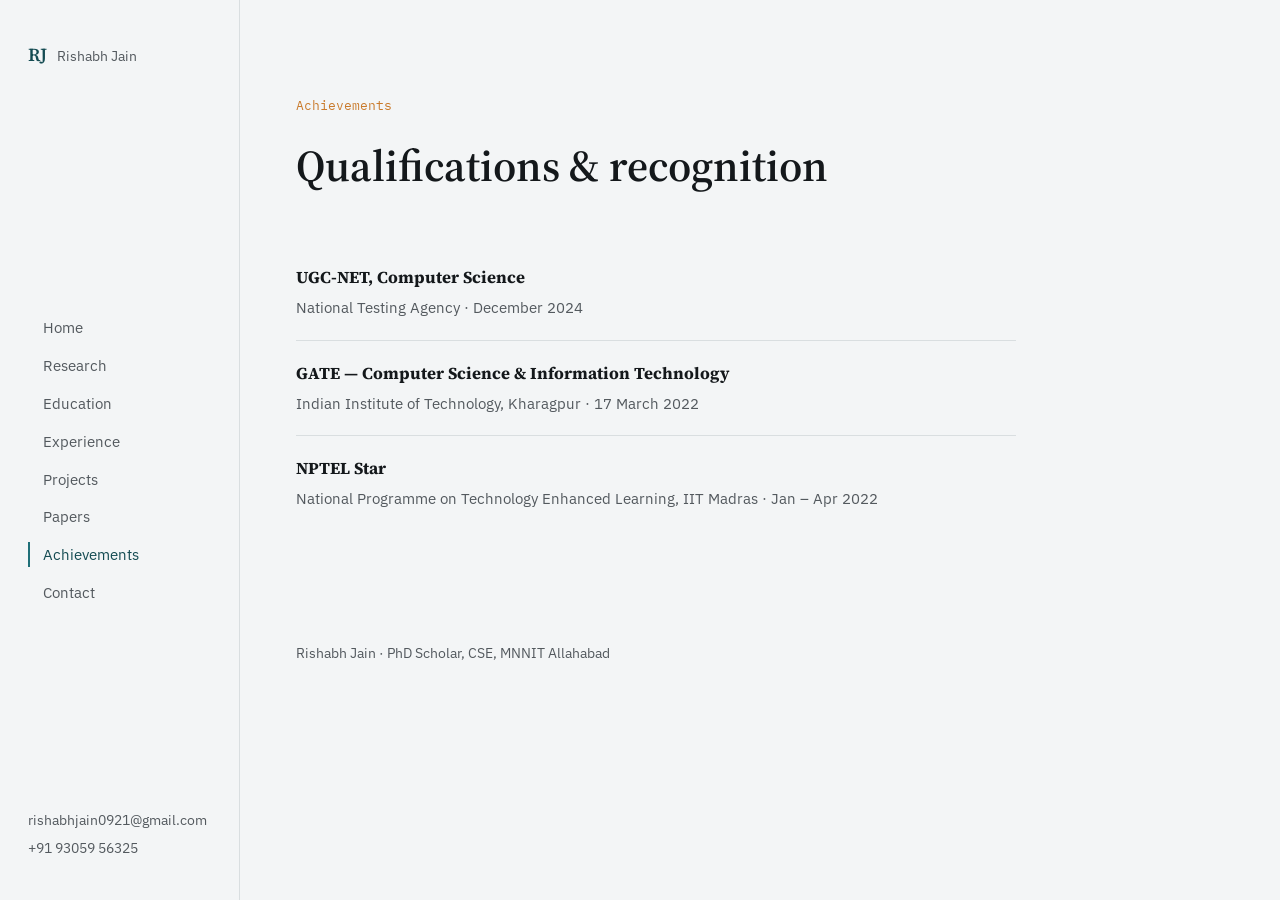
==== achievements.html @ 7b75a12e "Add files via upload" ====
<!DOCTYPE html>
<html lang="en">
<head>
<meta charset="UTF-8">
<meta name="viewport" content="width=device-width, initial-scale=1">
<title>Achievements — Rishabh Jain</title>
<link rel="icon" href="data:,">
<link rel="preconnect" href="https://fonts.googleapis.com">
<link rel="preconnect" href="https://fonts.gstatic.com" crossorigin>
<link href="https://fonts.googleapis.com/css2?family=Source+Serif+4:opsz,wght@8..60,400;8..60,500;8..60,600;8..60,700&family=IBM+Plex+Sans:wght@400;500;600&family=IBM+Plex+Mono:wght@400;500&display=swap" rel="stylesheet">
<link rel="stylesheet" href="style.css">
</head>
<body>

<a class="skip-link" href="#main">Skip to content</a>

<input type="checkbox" id="nav-toggle" class="nav-toggle-input">
<label for="nav-toggle" class="nav-toggle-label" aria-hidden="true">
  <span></span>
</label>

<nav class="sidebar" aria-label="Section navigation">
  <a class="sidebar-top" href="index.html">
    <span class="mark" aria-hidden="true">RJ</span>
    <span class="mark-full">Rishabh Jain</span>
  </a>
  <ol class="sidebar-nav">
    <li><a href="index.html">Home</a></li>
    <li><a href="research.html">Research</a></li>
    <li><a href="education.html">Education</a></li>
    <li><a href="experience.html">Experience</a></li>
    <li><a href="projects.html">Projects</a></li>
    <li><a href="papers.html">Papers</a></li>
    <li><a href="achievements.html">Achievements</a></li>
    <li><a href="index.html#contact">Contact</a></li>
  </ol>
  <div class="sidebar-bottom">
    <a href="mailto:rishabhjain0921@gmail.com">rishabhjain0921@gmail.com</a>
    <a href="tel:+919305956325">+91 93059 56325</a>
  </div>
</nav>

<main id="main">

  <div class="page-head">
    <span class="num">Achievements</span>
    <h1>Qualifications &amp; recognition</h1>
  </div>

  <section class="section">
    <ul class="achieve-list">
      <li>
        <h3>UGC-NET, Computer Science</h3>
        <p>National Testing Agency · December 2024</p>
      </li>
      <li>
        <h3>GATE — Computer Science &amp; Information Technology</h3>
        <p>Indian Institute of Technology, Kharagpur · 17 March 2022</p>
      </li>
      <li>
        <h3>NPTEL Star</h3>
        <p>National Programme on Technology Enhanced Learning, IIT Madras · Jan – Apr 2022</p>
      </li>
    </ul>
  </section>

  <footer class="site-footer">
    <p>Rishabh Jain · PhD Scholar, CSE, MNNIT Allahabad</p>
  </footer>

</main>

<script src="script.js"></script>
</body>
</html>
---- style.css ----
/* ---------- Tokens ---------- */
:root{
  --bg: #F3F5F6;
  --bg-alt: #EAEDEE;
  --ink: #14181B;
  --ink-soft: #53595E;
  --teal: #1F6F78;
  --teal-deep: #144B52;
  --amber: #C97A2B;
  --line: #D9DEE0;
  --line-strong: #C3CBCE;
  --serif: "Source Serif 4", Georgia, serif;
  --sans: "IBM Plex Sans", -apple-system, BlinkMacSystemFont, "Segoe UI", sans-serif;
  --mono: "IBM Plex Mono", "SFMono-Regular", Consolas, monospace;
  --sidebar-w: 240px;
  --content-max: 720px;
}

*{ box-sizing: border-box; }
html{ scroll-behavior: smooth; }

body{
  margin: 0;
  background: var(--bg);
  color: var(--ink);
  font-family: var(--sans);
  font-size: 16px;
  line-height: 1.6;
  -webkit-font-smoothing: antialiased;
}

h1,h2,h3{ font-family: var(--serif); color: var(--ink); margin: 0; }
p{ margin: 0 0 1em; color: var(--ink-soft); }
a{ color: var(--teal-deep); }
a:focus-visible, button:focus-visible, label:focus-visible{
  outline: 2px solid var(--teal);
  outline-offset: 3px;
}

.skip-link{
  position: absolute;
  left: -999px;
  top: 0;
  background: var(--ink);
  color: #fff;
  padding: 0.6em 1em;
  z-index: 100;
}
.skip-link:focus{ left: 1em; top: 1em; }

@media (prefers-reduced-motion: reduce){
  html{ scroll-behavior: auto; }
  *{ animation-duration: 0.001ms !important; animation-iteration-count: 1 !important; transition-duration: 0.001ms !important; }
}

/* ---------- Sidebar ---------- */
.sidebar{
  position: fixed;
  top: 0; left: 0; bottom: 0;
  width: var(--sidebar-w);
  padding: 2.5rem 1.75rem;
  display: flex;
  flex-direction: column;
  justify-content: space-between;
  border-right: 1px solid var(--line);
  background: var(--bg);
  overflow-y: auto;
}

.sidebar-top{ display: flex; align-items: baseline; gap: 0.6rem; text-decoration: none; }
.mark{
  font-family: var(--serif);
  font-weight: 600;
  font-size: 1.15rem;
  color: var(--teal-deep);
}
.mark-full{ font-size: 0.85rem; color: var(--ink-soft); }

.sidebar-nav{
  list-style: none;
  margin: 2.5rem 0 0;
  padding: 0;
  display: flex;
  flex-direction: column;
  gap: 0.85rem;
}
.sidebar-nav a{
  text-decoration: none;
  color: var(--ink-soft);
  font-size: 0.95rem;
  border-left: 2px solid transparent;
  padding-left: 0.8rem;
  transition: color 0.15s ease, border-color 0.15s ease;
  display: block;
}
.sidebar-nav a:hover,
.sidebar-nav a.active{
  color: var(--teal-deep);
  border-left-color: var(--teal);
}

.sidebar-bottom{
  display: flex;
  flex-direction: column;
  gap: 0.4rem;
  font-size: 0.85rem;
}
.sidebar-bottom a{ text-decoration: none; color: var(--ink-soft); }
.sidebar-bottom a:hover{ color: var(--teal-deep); }

.nav-toggle-input{ display: none; }
.nav-toggle-label{
  display: none;
  position: fixed;
  top: 1rem; right: 1rem;
  z-index: 50;
  width: 44px; height: 44px;
  border-radius: 50%;
  background: var(--teal-deep);
  cursor: pointer;
  align-items: center;
  justify-content: center;
}
.nav-toggle-label span,
.nav-toggle-label span::before,
.nav-toggle-label span::after{
  content: "";
  display: block;
  width: 18px; height: 2px;
  background: #fff;
  position: relative;
}
.nav-toggle-label span::before{ position: absolute; top: -6px; }
.nav-toggle-label span::after{ position: absolute; top: 6px; }

/* ---------- Main layout ---------- */
main{
  margin-left: var(--sidebar-w);
  padding: 0 3.5rem;
}

/* ---------- Home hero (photo left, text right) ---------- */
.home-hero{
  min-height: 88vh;
  display: grid;
  grid-template-columns: 0.85fr 1.15fr;
  align-items: center;
  gap: 3rem;
  padding-top: 3rem;
}

.profile-photo-wrap{ position: relative; }
.profile-photo-wrap::before{
  content: "";
  position: absolute;
  top: 14px; left: -14px;
  width: 100%; height: 100%;
  border: 1.5px solid var(--teal);
  z-index: 0;
}
.profile-photo{
  position: relative;
  width: 100%;
  aspect-ratio: 4 / 5;
  object-fit: cover;
  display: block;
  filter: grayscale(0.15);
  border: 1px solid var(--line-strong);
  z-index: 1;
}
.photo-caption{
  margin-top: 0.9rem;
  font-family: var(--mono);
  font-size: 0.78rem;
  color: var(--ink-soft);
}

.cred{
  font-size: 0.95rem;
  color: var(--teal-deep);
  margin-bottom: 1rem;
  font-weight: 500;
}

.home-hero h1{
  font-size: clamp(2.5rem, 5vw, 3.75rem);
  line-height: 1.05;
  font-weight: 600;
  letter-spacing: -0.01em;
  margin-bottom: 1.1rem;
}

.hero-lede{
  font-size: 1.1rem;
  max-width: 46ch;
  color: var(--ink-soft);
}

.hero-links{ display: flex; gap: 1rem; margin: 1.5rem 0 2rem; flex-wrap: wrap; }

.btn-primary, .btn-ghost{
  display: inline-block;
  padding: 0.75rem 1.4rem;
  font-size: 0.95rem;
  text-decoration: none;
  border-radius: 3px;
}
.btn-primary{
  background: var(--teal-deep);
  color: #fff;
}
.btn-primary:hover{ background: var(--teal); }
.btn-ghost{
  border: 1px solid var(--line-strong);
  color: var(--ink);
}
.btn-ghost:hover{ border-color: var(--teal); color: var(--teal-deep); }

.hero-meta{
  display: flex;
  gap: 2.5rem;
  margin: 0;
  padding-top: 1.5rem;
  border-top: 1px solid var(--line);
}
.hero-meta dt{
  font-size: 0.78rem;
  color: var(--ink-soft);
  margin-bottom: 0.2rem;
}
.hero-meta dd{
  margin: 0;
  font-size: 0.95rem;
}

/* ---------- Sub-page headers ---------- */
.page-head{
  max-width: var(--content-max);
  padding: 6rem 0 3rem;
}
.page-head .num{
  display: block;
  font-family: var(--mono);
  font-size: 0.8rem;
  color: var(--amber);
  margin-bottom: 0.9rem;
}
.page-head h1{
  font-size: clamp(2.1rem, 4vw, 2.75rem);
  font-weight: 600;
  margin-bottom: 1rem;
}
.page-head p{ font-size: 1.05rem; max-width: 60ch; }

.research-hero-figure{ max-width: 260px; margin: 0 0 2.5rem; }
.research-hero-figure svg{ width: 100%; height: auto; }
.scan-lines line{ opacity: 0.6; }
.cube{ stroke-dasharray: 900; stroke-dashoffset: 900; animation: draw 1.8s ease forwards 0.2s; }
@keyframes draw{ to{ stroke-dashoffset: 0; } }
.nodes circle{ opacity: 0; animation: fadeIn 0.6s ease forwards 1.9s; }
@keyframes fadeIn{ to{ opacity: 1; } }

/* ---------- Sections ---------- */
.section{
  max-width: var(--content-max);
  padding: 0 0 5rem;
}
.section h2{
  display: flex;
  align-items: baseline;
  gap: 1.25rem;
  font-size: 1.5rem;
  font-weight: 600;
  margin-bottom: 2rem;
}
.section h2 .num{
  font-family: var(--mono);
  font-size: 0.8rem;
  color: var(--amber);
  white-space: nowrap;
}

.research-grid{
  display: grid;
  grid-template-columns: 1fr 1fr;
  gap: 1.5rem;
  margin-bottom: 2rem;
}
.research-card{
  padding: 1.5rem;
  background: var(--bg-alt);
  border-left: 3px solid var(--teal);
}
.research-card h3{ font-size: 1.15rem; margin-bottom: 0.6rem; }
.research-card p{ font-size: 0.98rem; margin: 0; }
.research-note{ font-size: 0.95rem; }

.project{ padding: 1.75rem 0; border-bottom: 1px solid var(--line); }
.project:first-child{ padding-top: 0; }
.project:last-child{ border-bottom: none; }
.project-head{
  display: flex;
  justify-content: space-between;
  align-items: baseline;
  flex-wrap: wrap;
  gap: 0.5rem 1rem;
  margin-bottom: 0.6rem;
}
.project-head h3{ font-size: 1.25rem; }
.tag-row{ display: flex; gap: 0.5rem; flex-wrap: wrap; }
.tag{
  font-family: var(--mono);
  font-size: 0.72rem;
  color: var(--teal-deep);
  border: 1px solid var(--line-strong);
  padding: 0.15rem 0.55rem;
  border-radius: 2px;
}
.project p{ max-width: 62ch; margin: 0; }

.timeline{ list-style: none; margin: 0; padding: 0; }
.timeline li{
  display: grid;
  grid-template-columns: 150px 1fr;
  gap: 1.5rem;
  padding: 1.25rem 0;
  border-bottom: 1px solid var(--line);
}
.timeline li:first-child{ padding-top: 0; }
.timeline li:last-child{ border-bottom: none; }
.tl-year{
  font-family: var(--mono);
  font-size: 0.85rem;
  color: var(--ink-soft);
  padding-top: 0.15rem;
}
.tl-body h3{ font-size: 1.05rem; margin-bottom: 0.25rem; }
.tl-body p{ margin: 0; font-size: 0.92rem; }

.achieve-list{ list-style: none; margin: 0; padding: 0; }
.achieve-list li{ padding: 1.25rem 0; border-bottom: 1px solid var(--line); }
.achieve-list li:first-child{ padding-top: 0; }
.achieve-list li:last-child{ border-bottom: none; }
.achieve-list h3{ font-size: 1.05rem; margin-bottom: 0.25rem; }
.achieve-list p{ margin: 0; font-size: 0.92rem; }

/* ---------- Papers ---------- */
.paper-card{
  display: block;
  text-decoration: none;
  color: inherit;
  padding: 1.75rem;
  background: var(--bg-alt);
  border-left: 3px solid var(--amber);
  margin-bottom: 1.25rem;
  transition: background 0.15s ease;
}
.paper-card:hover{ background: #E2E7E8; }
.paper-card .paper-year{
  font-family: var(--mono);
  font-size: 0.78rem;
  color: var(--amber);
  margin-bottom: 0.6rem;
  display: block;
}
.paper-card h3{
  font-size: 1.2rem;
  color: var(--ink);
  margin-bottom: 0.5rem;
  line-height: 1.3;
}
.paper-card .paper-authors{
  font-size: 0.95rem;
  color: var(--ink-soft);
  margin-bottom: 0.4rem;
}
.paper-card .paper-venue{
  font-size: 0.9rem;
  color: var(--ink-soft);
  font-style: italic;
  margin-bottom: 0.8rem;
}
.paper-card .paper-doi{
  font-family: var(--mono);
  font-size: 0.82rem;
  color: var(--teal-deep);
  word-break: break-all;
}

/* ---------- Profile / contact links ---------- */
.profile-links{
  list-style: none;
  margin: 0;
  padding: 0;
  display: flex;
  flex-direction: column;
  max-width: 46ch;
}
.profile-links li{
  border-bottom: 1px solid var(--line);
}
.profile-links li:first-child a{ padding-top: 0; }
.profile-links a{
  display: flex;
  justify-content: space-between;
  align-items: baseline;
  gap: 1rem;
  padding: 1rem 0;
  text-decoration: none;
  color: var(--ink);
}
.profile-links a:hover{ color: var(--teal-deep); }
.profile-links a:hover .pl-value{ color: var(--teal); }
.pl-label{
  font-size: 0.82rem;
  color: var(--ink-soft);
  min-width: 6.5rem;
  flex-shrink: 0;
}
.pl-value{
  font-family: var(--mono);
  font-size: 0.92rem;
  color: var(--ink);
  text-align: right;
  word-break: break-word;
}

.contact-lede{ max-width: 52ch; }

.site-footer{
  max-width: var(--content-max);
  padding: 2rem 0 4rem;
  font-size: 0.85rem;
  color: var(--ink-soft);
}

/* ---------- Responsive ---------- */
@media (max-width: 980px){
  .research-grid{ grid-template-columns: 1fr; }
}

@media (max-width: 800px){
  .sidebar{
    transform: translateX(-100%);
    transition: transform 0.25s ease;
    z-index: 40;
    width: min(80vw, 300px);
  }
  .nav-toggle-input:checked ~ .sidebar{ transform: translateX(0); }
  .nav-toggle-label{ display: flex; }
  main{ margin-left: 0; padding: 0 1.25rem; }
  .home-hero{
    grid-template-columns: 1fr;
    min-height: auto;
    padding-top: 5rem;
    gap: 2rem;
  }
  .profile-photo-wrap{ max-width: 280px; }
  .profile-links a{ flex-direction: column; gap: 0.15rem; }
  .pl-value{ text-align: left; }
  .page-head{ padding-top: 4.5rem; }
}
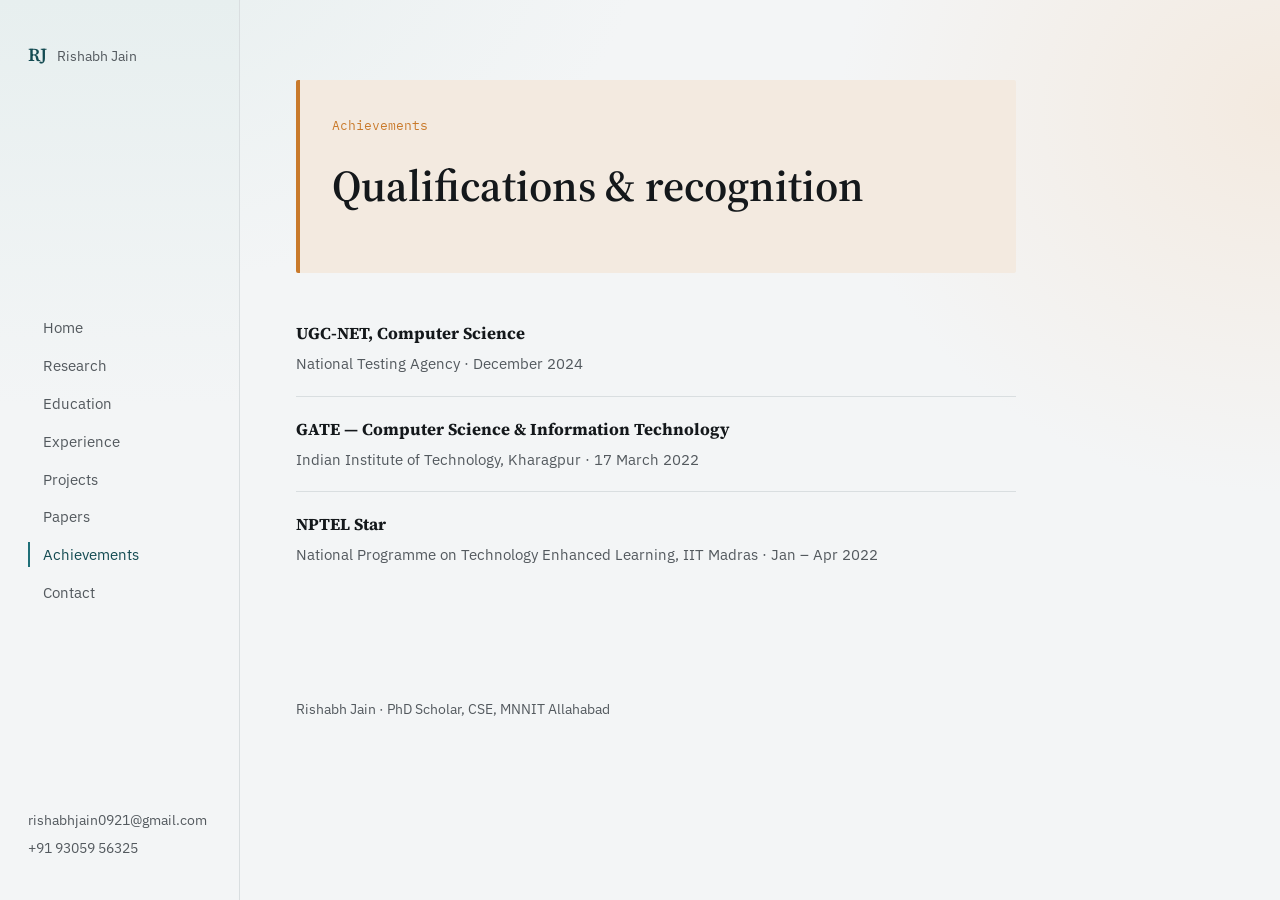
==== commit ea107743: "Add files via upload" ====
--- a/achievements.html
+++ b/achievements.html
@@ -42,7 +42,7 @@
 
 <main id="main">
 
-  <div class="page-head">
+  <div class="page-head tint-amber">
     <span class="num">Achievements</span>
     <h1>Qualifications &amp; recognition</h1>
   </div>
--- a/style.css
+++ b/style.css
@@ -7,6 +7,10 @@
   --teal: #1F6F78;
   --teal-deep: #144B52;
   --amber: #C97A2B;
+  --teal-tint: #E7EFEF;
+  --teal-tint-2: #DCE9E8;
+  --amber-tint: #F3EAE0;
+  --amber-tint-2: #EEE0CE;
   --line: #D9DEE0;
   --line-strong: #C3CBCE;
   --serif: "Source Serif 4", Georgia, serif;
@@ -17,17 +21,25 @@
 }
 
 *{ box-sizing: border-box; }
-html{ scroll-behavior: smooth; }
+html{ scroll-behavior: smooth; overflow-x: hidden; }
 
 body{
   margin: 0;
-  background: var(--bg);
+  background:
+    radial-gradient(ellipse 900px 600px at 8% -8%, var(--teal-tint) 0%, transparent 60%),
+    radial-gradient(ellipse 800px 700px at 100% 12%, var(--amber-tint) 0%, transparent 55%),
+    var(--bg);
+  background-attachment: fixed;
   color: var(--ink);
   font-family: var(--sans);
   font-size: 16px;
   line-height: 1.6;
   -webkit-font-smoothing: antialiased;
-}
+  overflow-x: hidden;
+  width: 100%;
+}
+
+img{ max-width: 100%; height: auto; }
 
 h1,h2,h3{ font-family: var(--serif); color: var(--ink); margin: 0; }
 p{ margin: 0 0 1em; color: var(--ink-soft); }
@@ -63,7 +75,7 @@
   flex-direction: column;
   justify-content: space-between;
   border-right: 1px solid var(--line);
-  background: var(--bg);
+  background: linear-gradient(180deg, var(--teal-tint) 0%, var(--bg) 45%);
   overflow-y: auto;
 }
 
@@ -149,7 +161,7 @@
   padding-top: 3rem;
 }
 
-.profile-photo-wrap{ position: relative; }
+.profile-photo-wrap{ position: relative; max-width: 340px; margin: 0 auto 0 0; }
 .profile-photo-wrap::before{
   content: "";
   position: absolute;
@@ -236,8 +248,13 @@
 /* ---------- Sub-page headers ---------- */
 .page-head{
   max-width: var(--content-max);
-  padding: 6rem 0 3rem;
-}
+  margin: 5rem 0 3rem;
+  padding: 2.25rem 2rem;
+  border-left: 4px solid var(--teal);
+  border-radius: 2px;
+}
+.page-head.tint-amber{ border-left-color: var(--amber); background: var(--amber-tint); }
+.page-head.tint-teal{ border-left-color: var(--teal); background: var(--teal-tint); }
 .page-head .num{
   display: block;
   font-family: var(--mono);
@@ -245,6 +262,7 @@
   color: var(--amber);
   margin-bottom: 0.9rem;
 }
+.page-head.tint-teal .num{ color: var(--teal-deep); }
 .page-head h1{
   font-size: clamp(2.1rem, 4vw, 2.75rem);
   font-weight: 600;
@@ -288,8 +306,12 @@
 }
 .research-card{
   padding: 1.5rem;
-  background: var(--bg-alt);
+  background: var(--teal-tint);
   border-left: 3px solid var(--teal);
+}
+.research-card.amber{
+  background: var(--amber-tint);
+  border-left-color: var(--amber);
 }
 .research-card h3{ font-size: 1.15rem; margin-bottom: 0.6rem; }
 .research-card p{ font-size: 0.98rem; margin: 0; }
@@ -350,12 +372,12 @@
   text-decoration: none;
   color: inherit;
   padding: 1.75rem;
-  background: var(--bg-alt);
+  background: var(--amber-tint);
   border-left: 3px solid var(--amber);
   margin-bottom: 1.25rem;
   transition: background 0.15s ease;
 }
-.paper-card:hover{ background: #E2E7E8; }
+.paper-card:hover{ background: var(--amber-tint-2); }
 .paper-card .paper-year{
   font-family: var(--mono);
   font-size: 0.78rem;
@@ -455,8 +477,9 @@
     padding-top: 5rem;
     gap: 2rem;
   }
-  .profile-photo-wrap{ max-width: 280px; }
+  .profile-photo-wrap{ max-width: 260px; margin: 0 auto; }
+  .photo-caption{ text-align: center; }
   .profile-links a{ flex-direction: column; gap: 0.15rem; }
   .pl-value{ text-align: left; }
-  .page-head{ padding-top: 4.5rem; }
-}
+  .page-head{ margin-top: 4.5rem; padding: 1.75rem 1.5rem; }
+}
